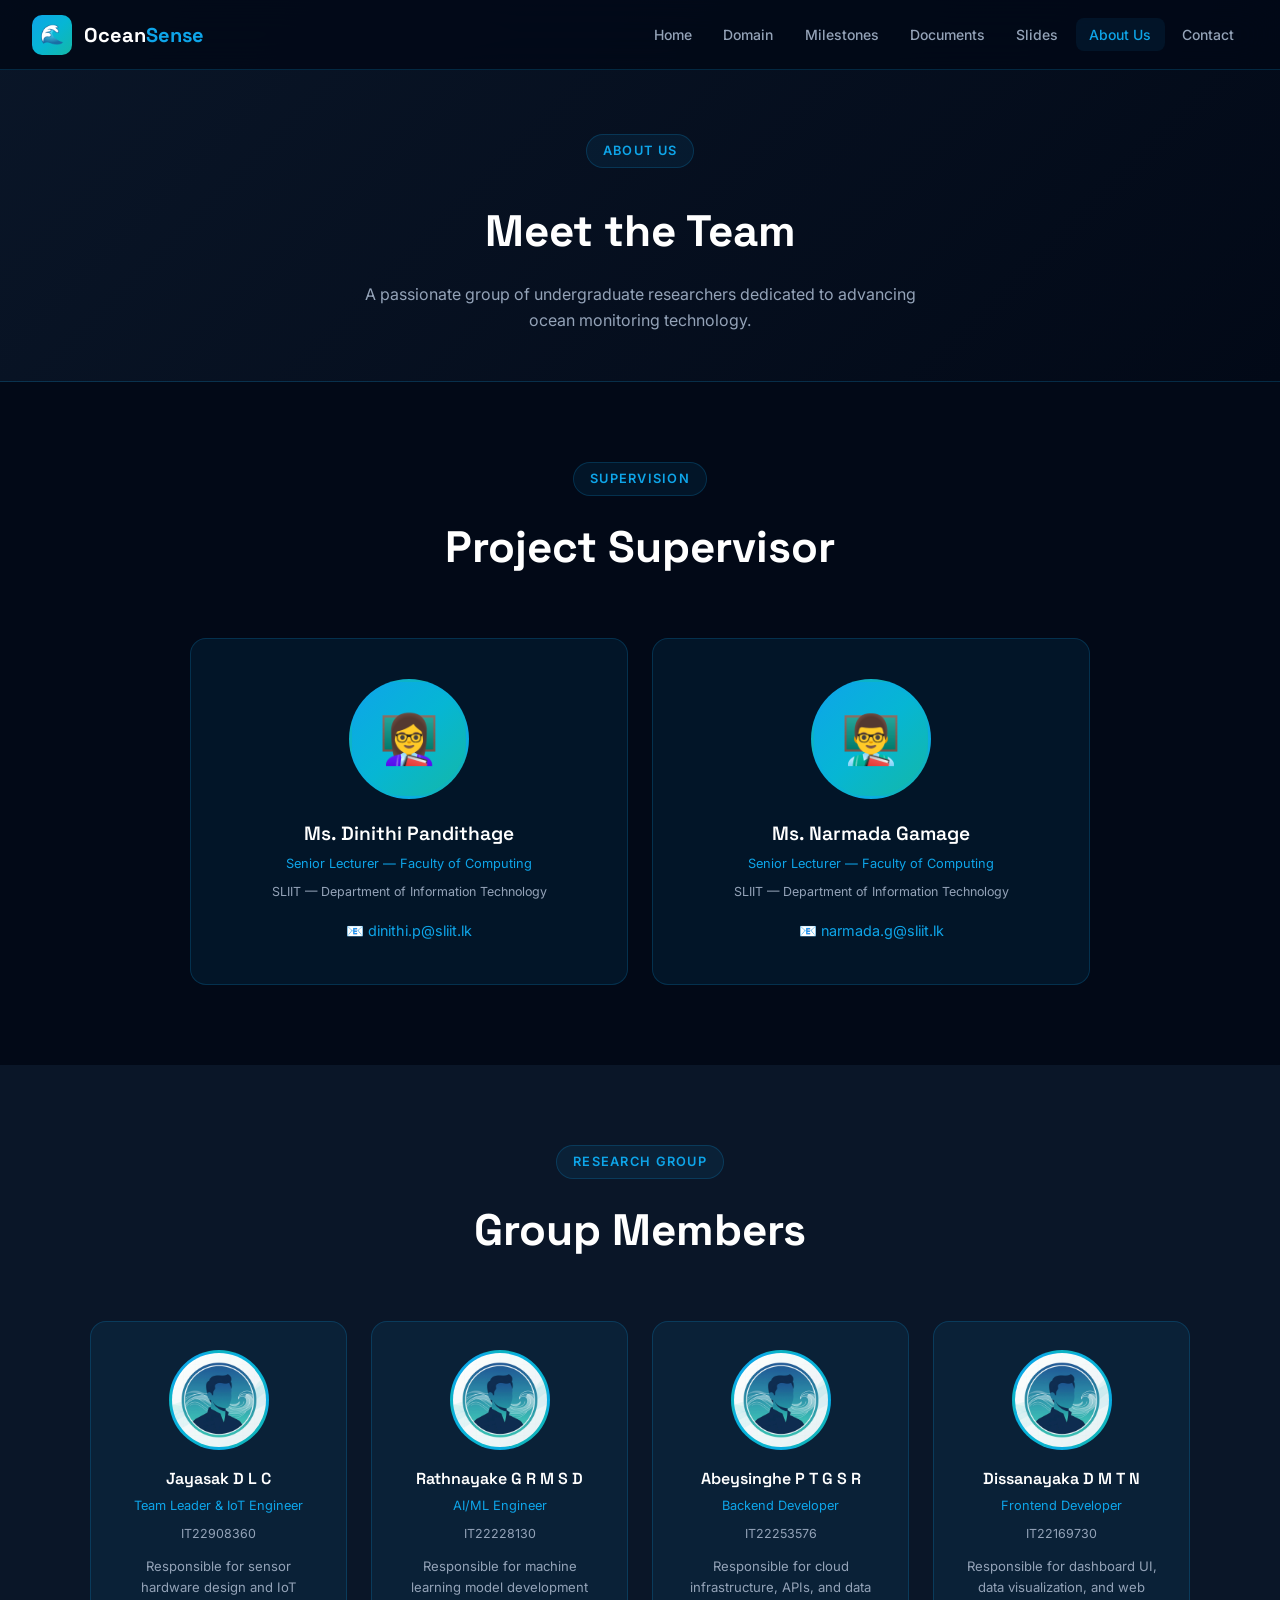
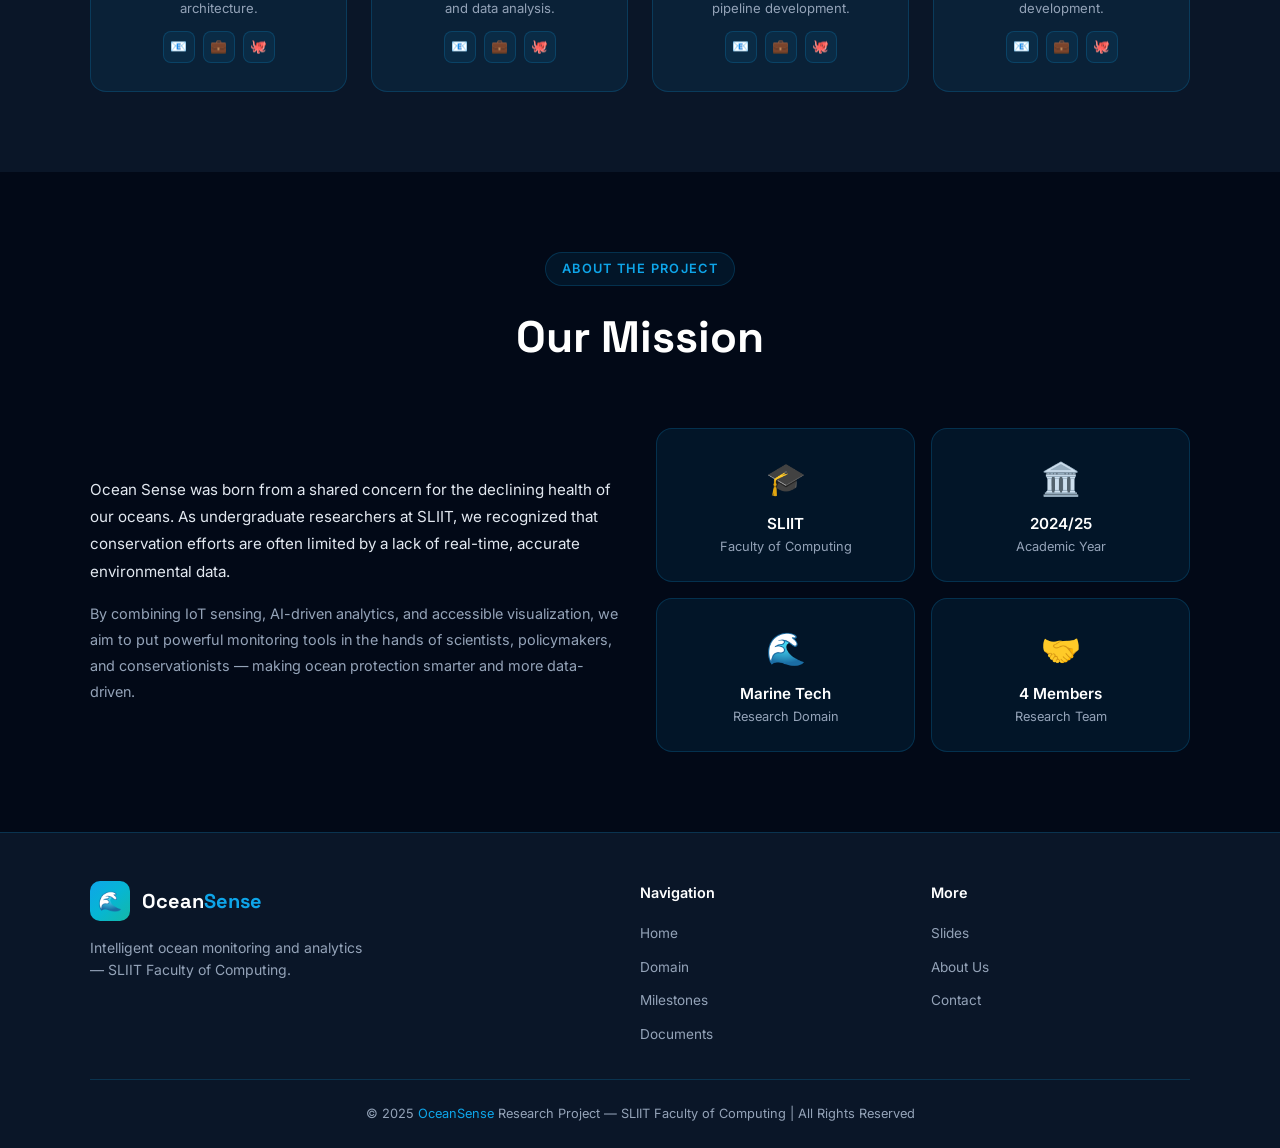
==== about.html @ c28c317c "Init_Commit" ====
<!DOCTYPE html>
<html lang="en">

<head>
  <meta charset="UTF-8" />
  <meta name="viewport" content="width=device-width, initial-scale=1.0" />
  <meta name="description"
    content="Ocean Sense Team - Meet the research group members behind the Ocean Sense intelligent ocean monitoring project." />
  <title>About Us | Ocean Sense</title>
  <link rel="stylesheet" href="assets/css/style.css" />
  <link rel="icon"
    href="data:image/svg+xml,<svg xmlns='http://www.w3.org/2000/svg' viewBox='0 0 100 100'><text y='.9em' font-size='90'>🌊</text></svg>" />
</head>

<body>
  <nav class="navbar" id="navbar">
    <a href="index.html" class="nav-logo">
      <div class="nav-logo-icon">🌊</div><span class="nav-logo-text">Ocean<span>Sense</span></span>
    </a>
    <ul class="nav-links" id="navLinks">
      <li><a href="index.html">Home</a></li>
      <li><a href="domain.html">Domain</a></li>
      <li><a href="milestones.html">Milestones</a></li>
      <li><a href="documents.html">Documents</a></li>
      <li><a href="presentations.html">Slides</a></li>
      <li><a href="about.html" class="active">About Us</a></li>
      <li><a href="contact.html">Contact</a></li>
    </ul>
    <button class="nav-toggle" id="navToggle"
      aria-label="Toggle navigation"><span></span><span></span><span></span></button>
  </nav>

  <div
    style="padding:calc(var(--nav-height) + 4rem) 2rem 3rem;background:linear-gradient(135deg,var(--dark2),var(--dark));text-align:center;border-bottom:1px solid var(--glass-border)">
    <span class="section-tag">About Us</span>
    <h1 class="section-title" style="margin-top:0.75rem">Meet the Team</h1>
    <p class="section-desc">A passionate group of undergraduate researchers dedicated to advancing ocean monitoring
      technology.</p>
  </div>

  <!-- SUPERVISOR -->
  <section class="section">
    <div class="container">
      <div class="section-header reveal">
        <span class="section-tag">Supervision</span>
        <h2 class="section-title">Project Supervisor</h2>
      </div>

      <div
        style="display:grid;grid-template-columns:repeat(auto-fit,minmax(280px,1fr));gap:1.5rem;max-width:900px;margin:0 auto">
        <div class="glass-card reveal" style="text-align:center;padding:2.5rem">
          <div class="team-avatar" style="width:120px;height:120px;font-size:3rem;margin:0 auto 1.25rem">👩‍🏫</div>
          <div class="team-name" style="font-size:1.2rem">Ms. Dinithi Pandithage</div>
          <div class="team-role">Senior Lecturer — Faculty of Computing</div>
          <div class="team-id" style="margin-bottom:1rem">SLIIT — Department of Information Technology</div>
          <a href="mailto:dinithi.p@sliit.lk" style="color:var(--primary);font-size:0.9rem;text-decoration:none">📧
            dinithi.p@sliit.lk</a>
        </div>
        <div class="glass-card reveal" style="text-align:center;padding:2.5rem">
          <div class="team-avatar" style="width:120px;height:120px;font-size:3rem;margin:0 auto 1.25rem">👨‍🏫</div>
          <div class="team-name" style="font-size:1.2rem">Ms. Narmada Gamage</div>
          <div class="team-role">Senior Lecturer — Faculty of Computing</div>
          <div class="team-id" style="margin-bottom:1rem">SLIIT — Department of Information Technology</div>
          <a href="mailto:narmada.g@sliit.lk" style="color:var(--primary);font-size:0.9rem;text-decoration:none">📧
            narmada.g@sliit.lk</a>
        </div>
      </div>
    </div>
  </section>

  <!-- TEAM MEMBERS -->
  <section class="section section-alt">
    <div class="container">
      <div class="section-header reveal">
        <span class="section-tag">Research Group</span>
        <h2 class="section-title">Group Members</h2>
      </div>
      <div class="team-grid">

        <div class="glass-card team-card reveal">
          <div class="team-avatar">
            <img src="assets/images/team-placeholder.png" alt="Team Member 1"
              onerror="this.style.display='none';this.parentElement.innerHTML='👤'" />
          </div>
          <div class="team-name">Jayasak D L C</div>
          <div class="team-role">Team Leader &amp; IoT Engineer</div>
          <div class="team-id">IT22908360</div>
          <div style="font-size:0.82rem;color:var(--text-muted);margin-bottom:0.75rem">Responsible for sensor hardware
            design and IoT architecture.</div>
          <div class="team-links">
            <a href="mailto:member1@students.sliit.lk" class="team-link" title="Email">📧</a>
            <a href="https://linkedin.com" class="team-link" title="LinkedIn" target="_blank">💼</a>
            <a href="https://github.com" class="team-link" title="GitHub" target="_blank">🐙</a>
          </div>
        </div>

        <div class="glass-card team-card reveal">
          <div class="team-avatar">
            <img src="assets/images/team-placeholder.png" alt="Team Member 2"
              onerror="this.style.display='none';this.parentElement.innerHTML='👤'" />
          </div>
          <div class="team-name">Rathnayake G R M S D</div>
          <div class="team-role">AI/ML Engineer</div>
          <div class="team-id">IT22228130</div>
          <div style="font-size:0.82rem;color:var(--text-muted);margin-bottom:0.75rem">Responsible for machine learning
            model development and data analysis.</div>
          <div class="team-links">
            <a href="mailto:member2@students.sliit.lk" class="team-link" title="Email">📧</a>
            <a href="https://linkedin.com" class="team-link" title="LinkedIn" target="_blank">💼</a>
            <a href="https://github.com" class="team-link" title="GitHub" target="_blank">🐙</a>
          </div>
        </div>

        <div class="glass-card team-card reveal">
          <div class="team-avatar">
            <img src="assets/images/team-placeholder.png" alt="Team Member 3"
              onerror="this.style.display='none';this.parentElement.innerHTML='👤'" />
          </div>
          <div class="team-name">Abeysinghe P T G S R</div>
          <div class="team-role">Backend Developer</div>
          <div class="team-id">IT22253576</div>
          <div style="font-size:0.82rem;color:var(--text-muted);margin-bottom:0.75rem">Responsible for cloud
            infrastructure, APIs, and data pipeline development.</div>
          <div class="team-links">
            <a href="mailto:member3@students.sliit.lk" class="team-link" title="Email">📧</a>
            <a href="https://linkedin.com" class="team-link" title="LinkedIn" target="_blank">💼</a>
            <a href="https://github.com" class="team-link" title="GitHub" target="_blank">🐙</a>
          </div>
        </div>

        <div class="glass-card team-card reveal">
          <div class="team-avatar">
            <img src="assets/images/team-placeholder.png" alt="Team Member 4"
              onerror="this.style.display='none';this.parentElement.innerHTML='👤'" />
          </div>
          <div class="team-name">Dissanayaka D M T N</div>
          <div class="team-role">Frontend Developer</div>
          <div class="team-id">IT22169730</div>
          <div style="font-size:0.82rem;color:var(--text-muted);margin-bottom:0.75rem">Responsible for dashboard UI,
            data visualization, and web development.</div>
          <div class="team-links">
            <a href="mailto:member4@students.sliit.lk" class="team-link" title="Email">📧</a>
            <a href="https://linkedin.com" class="team-link" title="LinkedIn" target="_blank">💼</a>
            <a href="https://github.com" class="team-link" title="GitHub" target="_blank">🐙</a>
          </div>
        </div>

      </div>
    </div>
  </section>

  <!-- ABOUT THE PROJECT -->
  <section class="section">
    <div class="container">
      <div class="section-header reveal">
        <span class="section-tag">About the Project</span>
        <h2 class="section-title">Our Mission</h2>
      </div>
      <div style="display:grid;grid-template-columns:1fr 1fr;gap:2rem;align-items:center">
        <div class="reveal">
          <p style="color:var(--text);font-size:0.95rem;line-height:1.8;margin-bottom:1rem">
            Ocean Sense was born from a shared concern for the declining health of our oceans. As undergraduate
            researchers at SLIIT, we recognized that conservation efforts are often limited by a lack of real-time,
            accurate environmental data.
          </p>
          <p style="color:var(--text-muted);font-size:0.9rem;line-height:1.8">
            By combining IoT sensing, AI-driven analytics, and accessible visualization, we aim to put powerful
            monitoring tools in the hands of scientists, policymakers, and conservationists — making ocean protection
            smarter and more data-driven.
          </p>
        </div>
        <div style="display:grid;grid-template-columns:1fr 1fr;gap:1rem">
          <div class="glass-card reveal" style="text-align:center;padding:1.5rem">
            <div style="font-size:2rem;margin-bottom:0.5rem">🎓</div>
            <div style="font-weight:600;color:var(--white);font-size:0.95rem">SLIIT</div>
            <div style="color:var(--text-muted);font-size:0.8rem">Faculty of Computing</div>
          </div>
          <div class="glass-card reveal" style="text-align:center;padding:1.5rem">
            <div style="font-size:2rem;margin-bottom:0.5rem">🏛️</div>
            <div style="font-weight:600;color:var(--white);font-size:0.95rem">2024/25</div>
            <div style="color:var(--text-muted);font-size:0.8rem">Academic Year</div>
          </div>
          <div class="glass-card reveal" style="text-align:center;padding:1.5rem">
            <div style="font-size:2rem;margin-bottom:0.5rem">🌊</div>
            <div style="font-weight:600;color:var(--white);font-size:0.95rem">Marine Tech</div>
            <div style="color:var(--text-muted);font-size:0.8rem">Research Domain</div>
          </div>
          <div class="glass-card reveal" style="text-align:center;padding:1.5rem">
            <div style="font-size:2rem;margin-bottom:0.5rem">🤝</div>
            <div style="font-weight:600;color:var(--white);font-size:0.95rem">4 Members</div>
            <div style="color:var(--text-muted);font-size:0.8rem">Research Team</div>
          </div>
        </div>
      </div>
    </div>
  </section>

  <footer>
    <div class="container">
      <div class="footer-grid">
        <div class="footer-brand"><a href="index.html" class="nav-logo">
            <div class="nav-logo-icon">🌊</div><span class="nav-logo-text">Ocean<span>Sense</span></span>
          </a>
          <p>Intelligent ocean monitoring and analytics — SLIIT Faculty of Computing.</p>
        </div>
        <div class="footer-links">
          <h4>Navigation</h4>
          <ul>
            <li><a href="index.html">Home</a></li>
            <li><a href="domain.html">Domain</a></li>
            <li><a href="milestones.html">Milestones</a></li>
            <li><a href="documents.html">Documents</a></li>
          </ul>
        </div>
        <div class="footer-links">
          <h4>More</h4>
          <ul>
            <li><a href="presentations.html">Slides</a></li>
            <li><a href="about.html">About Us</a></li>
            <li><a href="contact.html">Contact</a></li>
          </ul>
        </div>
      </div>
      <div class="footer-bottom">
        <p>© 2025 <span>OceanSense</span> Research Project — SLIIT Faculty of Computing | All Rights Reserved</p>
      </div>
    </div>
  </footer>
  <script src="assets/js/main.js"></script>
</body>

</html>
---- assets/css/style.css ----
@import url('https://fonts.googleapis.com/css2?family=Inter:wght@300;400;500;600;700;800&family=Space+Grotesk:wght@400;500;600;700&display=swap');

:root {
  --primary: #0ea5e9;
  --primary-dark: #0284c7;
  --accent: #06b6d4;
  --accent2: #14b8a6;
  --dark: #020917;
  --dark2: #0a1628;
  --dark3: #0f2744;
  --glass: rgba(14, 165, 233, 0.08);
  --glass-border: rgba(14, 165, 233, 0.2);
  --text: #e2e8f0;
  --text-muted: #94a3b8;
  --white: #ffffff;
  --gradient: linear-gradient(135deg, #0ea5e9, #06b6d4, #14b8a6);
  --shadow: 0 25px 50px rgba(0,0,0,0.5);
  --nav-height: 70px;
}

*, *::before, *::after { box-sizing: border-box; margin: 0; padding: 0; }

html { scroll-behavior: smooth; }

body {
  font-family: 'Inter', sans-serif;
  background: var(--dark);
  color: var(--text);
  overflow-x: hidden;
  line-height: 1.6;
}

/* ---- SCROLLBAR ---- */
::-webkit-scrollbar { width: 6px; }
::-webkit-scrollbar-track { background: var(--dark2); }
::-webkit-scrollbar-thumb { background: var(--primary); border-radius: 3px; }

/* ---- NAVBAR ---- */
.navbar {
  position: fixed; top: 0; left: 0; right: 0; z-index: 1000;
  height: var(--nav-height);
  display: flex; align-items: center; justify-content: space-between;
  padding: 0 2rem;
  background: rgba(2, 9, 23, 0.85);
  backdrop-filter: blur(20px);
  border-bottom: 1px solid var(--glass-border);
  transition: all 0.3s;
}
.navbar.scrolled { background: rgba(2, 9, 23, 0.97); }
.nav-logo { display: flex; align-items: center; gap: 0.75rem; text-decoration: none; }
.nav-logo-icon {
  width: 40px; height: 40px; border-radius: 10px;
  background: var(--gradient);
  display: flex; align-items: center; justify-content: center;
  font-size: 1.2rem;
}
.nav-logo-text { font-family: 'Space Grotesk', sans-serif; font-size: 1.25rem; font-weight: 700; color: var(--white); }
.nav-logo-text span { color: var(--primary); }
.nav-links { display: flex; align-items: center; gap: 0.25rem; list-style: none; }
.nav-links a {
  padding: 0.5rem 0.85rem; border-radius: 8px;
  text-decoration: none; color: var(--text-muted);
  font-size: 0.875rem; font-weight: 500;
  transition: all 0.2s;
}
.nav-links a:hover, .nav-links a.active { color: var(--primary); background: var(--glass); }
.nav-toggle { display: none; flex-direction: column; gap: 5px; cursor: pointer; background: none; border: none; padding: 4px; }
.nav-toggle span { display: block; width: 24px; height: 2px; background: var(--text); border-radius: 2px; transition: all 0.3s; }

/* ---- HERO ---- */
#home {
  min-height: 100vh; position: relative; display: flex; align-items: center;
  background: var(--dark2);
  overflow: hidden;
}
.hero-bg {
  position: absolute; inset: 0;
  background: url('../images/hero-bg.png') center/cover no-repeat;
  opacity: 0.35;
}
.hero-overlay {
  position: absolute; inset: 0;
  background: linear-gradient(135deg, rgba(2,9,23,0.9) 0%, rgba(10,22,40,0.7) 50%, rgba(2,9,23,0.85) 100%);
}
.particles { position: absolute; inset: 0; overflow: hidden; }
.particle {
  position: absolute; border-radius: 50%;
  background: var(--primary); opacity: 0.3;
  animation: float-particle linear infinite;
}
@keyframes float-particle {
  0% { transform: translateY(100vh) scale(0); opacity: 0; }
  10% { opacity: 0.3; }
  90% { opacity: 0.3; }
  100% { transform: translateY(-10vh) scale(1); opacity: 0; }
}
.hero-content {
  position: relative; z-index: 2;
  max-width: 800px; margin: 0 auto;
  padding: calc(var(--nav-height) + 4rem) 2rem 4rem;
  text-align: center;
}
.hero-badge {
  display: inline-flex; align-items: center; gap: 0.5rem;
  background: var(--glass); border: 1px solid var(--glass-border);
  border-radius: 50px; padding: 0.4rem 1rem; margin-bottom: 1.5rem;
  font-size: 0.8rem; color: var(--accent);
  animation: fadeInDown 0.8s ease;
}
.hero-title {
  font-family: 'Space Grotesk', sans-serif;
  font-size: clamp(2.5rem, 7vw, 5rem);
  font-weight: 800; line-height: 1.1;
  color: var(--white); margin-bottom: 1.25rem;
  animation: fadeInUp 0.8s ease 0.1s both;
}
.hero-title .gradient-text {
  background: var(--gradient); -webkit-background-clip: text; -webkit-text-fill-color: transparent; background-clip: text;
}
.hero-desc {
  font-size: 1.1rem; color: var(--text-muted); max-width: 600px;
  margin: 0 auto 2.5rem;
  animation: fadeInUp 0.8s ease 0.2s both;
}
.hero-cta { display: flex; gap: 1rem; justify-content: center; flex-wrap: wrap; animation: fadeInUp 0.8s ease 0.3s both; }
.btn {
  padding: 0.85rem 2rem; border-radius: 12px;
  font-size: 0.95rem; font-weight: 600;
  text-decoration: none; display: inline-flex; align-items: center; gap: 0.5rem;
  cursor: pointer; border: none; transition: all 0.3s;
}
.btn-primary { background: var(--gradient); color: var(--white); box-shadow: 0 4px 20px rgba(14,165,233,0.4); }
.btn-primary:hover { transform: translateY(-2px); box-shadow: 0 8px 30px rgba(14,165,233,0.5); }
.btn-outline { background: transparent; color: var(--primary); border: 1.5px solid var(--glass-border); }
.btn-outline:hover { background: var(--glass); border-color: var(--primary); transform: translateY(-2px); }
.hero-stats {
  display: flex; justify-content: center; gap: 3rem; flex-wrap: wrap;
  margin-top: 4rem;
  animation: fadeInUp 0.8s ease 0.4s both;
}
.stat-item { text-align: center; }
.stat-num { font-family: 'Space Grotesk', sans-serif; font-size: 2rem; font-weight: 700; color: var(--primary); }
.stat-label { font-size: 0.8rem; color: var(--text-muted); }
.scroll-indicator {
  position: absolute; bottom: 2rem; left: 50%; transform: translateX(-50%);
  display: flex; flex-direction: column; align-items: center; gap: 0.5rem;
  color: var(--text-muted); font-size: 0.75rem;
  animation: bounce 2s infinite;
}
@keyframes bounce { 0%,100%{transform:translateX(-50%) translateY(0)} 50%{transform:translateX(-50%) translateY(8px)} }
.scroll-arrow { width: 24px; height: 24px; border-right: 2px solid var(--primary); border-bottom: 2px solid var(--primary); transform: rotate(45deg); }

/* ---- SECTIONS ---- */
.section { padding: 5rem 2rem; }
.section-alt { background: var(--dark2); }
.container { max-width: 1100px; margin: 0 auto; }
.section-header { text-align: center; margin-bottom: 3.5rem; }
.section-tag {
  display: inline-block; background: var(--glass); border: 1px solid var(--glass-border);
  color: var(--primary); font-size: 0.8rem; font-weight: 600;
  padding: 0.35rem 1rem; border-radius: 50px; margin-bottom: 1rem;
  letter-spacing: 0.1em; text-transform: uppercase;
}
.section-title {
  font-family: 'Space Grotesk', sans-serif;
  font-size: clamp(1.75rem, 4vw, 2.75rem);
  font-weight: 700; color: var(--white); margin-bottom: 1rem;
}
.section-desc { color: var(--text-muted); font-size: 1rem; max-width: 600px; margin: 0 auto; }

/* ---- GLASS CARD ---- */
.glass-card {
  background: var(--glass); border: 1px solid var(--glass-border);
  border-radius: 16px; padding: 1.75rem;
  transition: all 0.3s;
}
.glass-card:hover { transform: translateY(-4px); border-color: var(--primary); box-shadow: 0 8px 30px rgba(14,165,233,0.15); }

/* ---- DOMAIN SECTION ---- */
.domain-grid { display: grid; grid-template-columns: repeat(auto-fit, minmax(300px, 1fr)); gap: 1.5rem; }
.domain-card { position: relative; overflow: hidden; }
.domain-card-icon { font-size: 2rem; margin-bottom: 1rem; }
.domain-card h3 { font-family: 'Space Grotesk', sans-serif; font-size: 1.1rem; font-weight: 600; color: var(--white); margin-bottom: 0.75rem; }
.domain-card p { color: var(--text-muted); font-size: 0.9rem; }
.domain-card::before {
  content: ''; position: absolute; top: 0; left: 0; right: 0; height: 3px;
  background: var(--gradient);
}

.tech-tags { display: flex; flex-wrap: wrap; gap: 0.5rem; margin-top: 1rem; }
.tech-tag {
  background: rgba(14,165,233,0.1); border: 1px solid rgba(14,165,233,0.3);
  color: var(--primary); font-size: 0.78rem; font-weight: 500;
  padding: 0.3rem 0.75rem; border-radius: 50px;
}

/* ---- MILESTONES ---- */
.milestone-filter { display: flex; justify-content: center; gap: 0.75rem; flex-wrap: wrap; margin-bottom: 2.5rem; }
.filter-btn {
  padding: 0.5rem 1.25rem; border-radius: 50px;
  border: 1.5px solid var(--glass-border); background: transparent;
  color: var(--text-muted); font-size: 0.85rem; cursor: pointer;
  transition: all 0.25s;
}
.filter-btn:hover, .filter-btn.active { background: var(--gradient); border-color: transparent; color: var(--white); }
.milestones-grid { display: grid; gap: 1.25rem; }
.milestone-card { display: grid; grid-template-columns: auto 1fr auto; align-items: center; gap: 1.5rem; }
.milestone-num {
  width: 48px; height: 48px; border-radius: 12px;
  background: var(--gradient); display: flex; align-items: center; justify-content: center;
  font-family: 'Space Grotesk', sans-serif; font-weight: 700; color: var(--white); flex-shrink: 0;
}
.milestone-info h3 { font-size: 1rem; font-weight: 600; color: var(--white); margin-bottom: 0.35rem; }
.milestone-info p { font-size: 0.85rem; color: var(--text-muted); }
.milestone-meta { text-align: right; flex-shrink: 0; }
.milestone-date { font-size: 0.8rem; color: var(--accent); font-weight: 500; }
.milestone-marks { font-size: 0.75rem; color: var(--text-muted); margin-top: 0.2rem; }
.badge {
  display: inline-block; padding: 0.25rem 0.75rem; border-radius: 50px;
  font-size: 0.75rem; font-weight: 600;
}
.badge-done { background: rgba(20,184,166,0.2); color: var(--accent2); }
.badge-pending { background: rgba(14,165,233,0.15); color: var(--primary); }

/* ---- DOCUMENTS ---- */
.docs-grid { display: grid; grid-template-columns: repeat(auto-fit, minmax(260px, 1fr)); gap: 1.25rem; }
.doc-card { display: flex; align-items: center; gap: 1rem; text-decoration: none; }
.doc-icon {
  width: 48px; height: 48px; border-radius: 10px; flex-shrink: 0;
  display: flex; align-items: center; justify-content: center; font-size: 1.4rem;
}
.doc-icon.pdf { background: rgba(239,68,68,0.15); }
.doc-icon.pending { background: rgba(100,116,139,0.15); }
.doc-title { font-size: 0.9rem; font-weight: 600; color: var(--white); margin-bottom: 0.2rem; }
.doc-status { font-size: 0.78rem; color: var(--text-muted); }
.doc-card:hover .doc-title { color: var(--primary); }

/* ---- PRESENTATIONS ---- */
.slides-grid { display: grid; grid-template-columns: repeat(auto-fit, minmax(240px, 1fr)); gap: 1.25rem; }
.slide-card { text-align: center; text-decoration: none; }
.slide-thumb {
  height: 140px; border-radius: 10px; margin-bottom: 1rem;
  background: linear-gradient(135deg, var(--dark3), var(--dark2));
  display: flex; align-items: center; justify-content: center;
  font-size: 3rem; transition: all 0.3s;
  border: 1px solid var(--glass-border);
}
.slide-card:hover .slide-thumb { border-color: var(--primary); background: var(--glass); }
.slide-card h3 { font-size: 0.9rem; font-weight: 600; color: var(--white); margin-bottom: 0.3rem; }
.slide-card p { font-size: 0.8rem; color: var(--text-muted); }

/* ---- ABOUT ---- */
.team-grid { display: grid; grid-template-columns: repeat(auto-fit, minmax(220px, 1fr)); gap: 1.5rem; }
.team-card { text-align: center; }
.team-avatar {
  width: 100px; height: 100px; border-radius: 50%;
  margin: 0 auto 1rem;
  background: var(--gradient); overflow: hidden;
  border: 3px solid var(--glass-border);
  display: flex; align-items: center; justify-content: center;
  font-size: 2.5rem;
}
.team-avatar img { width: 100%; height: 100%; object-fit: cover; }
.team-name { font-family: 'Space Grotesk', sans-serif; font-size: 1rem; font-weight: 600; color: var(--white); margin-bottom: 0.25rem; }
.team-role { font-size: 0.8rem; color: var(--primary); margin-bottom: 0.5rem; }
.team-id { font-size: 0.78rem; color: var(--text-muted); margin-bottom: 0.75rem; }
.team-links { display: flex; justify-content: center; gap: 0.5rem; }
.team-link {
  width: 32px; height: 32px; border-radius: 8px;
  background: var(--glass); border: 1px solid var(--glass-border);
  display: flex; align-items: center; justify-content: center;
  color: var(--text-muted); text-decoration: none; font-size: 0.85rem;
  transition: all 0.2s;
}
.team-link:hover { background: var(--primary); color: var(--white); border-color: var(--primary); }

/* ---- CONTACT ---- */
.contact-grid { display: grid; grid-template-columns: 1fr 1fr; gap: 3rem; align-items: start; }
.contact-info h3 { font-size: 1.2rem; color: var(--white); margin-bottom: 1.5rem; }
.contact-item { display: flex; align-items: flex-start; gap: 1rem; margin-bottom: 1.25rem; }
.contact-item-icon {
  width: 44px; height: 44px; border-radius: 10px; flex-shrink: 0;
  background: var(--glass); border: 1px solid var(--glass-border);
  display: flex; align-items: center; justify-content: center; font-size: 1.1rem;
}
.contact-item-text label { display: block; font-size: 0.75rem; color: var(--text-muted); margin-bottom: 0.2rem; }
.contact-item-text span { font-size: 0.9rem; color: var(--text); }
.contact-form { display: flex; flex-direction: column; gap: 1rem; }
.form-group { display: flex; flex-direction: column; gap: 0.4rem; }
.form-group label { font-size: 0.85rem; font-weight: 500; color: var(--text-muted); }
.form-group input, .form-group textarea, .form-group select {
  background: var(--glass); border: 1px solid var(--glass-border);
  border-radius: 10px; padding: 0.75rem 1rem;
  color: var(--white); font-family: 'Inter', sans-serif; font-size: 0.9rem;
  outline: none; transition: border-color 0.2s;
  -webkit-appearance: none;
}
.form-group input:focus, .form-group textarea:focus, .form-group select:focus { border-color: var(--primary); }
.form-group input::placeholder, .form-group textarea::placeholder { color: var(--text-muted); }
.form-group select option { background: var(--dark2); }
.form-group textarea { resize: vertical; min-height: 120px; }

/* ---- FOOTER ---- */
footer {
  background: var(--dark2); border-top: 1px solid var(--glass-border);
  padding: 3rem 2rem 1.5rem;
}
.footer-grid { display: grid; grid-template-columns: 2fr 1fr 1fr; gap: 2rem; margin-bottom: 2rem; }
.footer-brand p { color: var(--text-muted); font-size: 0.875rem; margin-top: 1rem; max-width: 280px; }
.footer-links h4 { color: var(--white); font-size: 0.9rem; font-weight: 600; margin-bottom: 1rem; }
.footer-links ul { list-style: none; display: flex; flex-direction: column; gap: 0.5rem; }
.footer-links a { color: var(--text-muted); text-decoration: none; font-size: 0.85rem; transition: color 0.2s; }
.footer-links a:hover { color: var(--primary); }
.footer-bottom { border-top: 1px solid var(--glass-border); padding-top: 1.5rem; text-align: center; color: var(--text-muted); font-size: 0.8rem; }
.footer-bottom span { color: var(--primary); }

/* ---- ANIMATIONS ---- */
@keyframes fadeInUp { from { opacity: 0; transform: translateY(24px); } to { opacity: 1; transform: translateY(0); } }
@keyframes fadeInDown { from { opacity: 0; transform: translateY(-16px); } to { opacity: 1; transform: translateY(0); } }
.reveal { opacity: 0; transform: translateY(30px); transition: opacity 0.6s ease, transform 0.6s ease; }
.reveal.visible { opacity: 1; transform: none; }

/* ---- DIVIDER ---- */
.wave-divider { position: relative; height: 60px; overflow: hidden; }
.wave-divider svg { position: absolute; bottom: 0; width: 100%; }

/* ---- RESPONSIVE ---- */
@media (max-width: 768px) {
  .nav-links { display: none; position: fixed; inset: 0; top: var(--nav-height); background: rgba(2,9,23,0.98); flex-direction: column; justify-content: center; align-items: center; gap: 1rem; }
  .nav-links.open { display: flex; }
  .nav-links a { font-size: 1.1rem; padding: 0.75rem 2rem; }
  .nav-toggle { display: flex; }
  .contact-grid { grid-template-columns: 1fr; }
  .footer-grid { grid-template-columns: 1fr; }
  .milestone-card { grid-template-columns: auto 1fr; }
  .milestone-meta { grid-column: 2; }
  .hero-stats { gap: 1.5rem; }
}
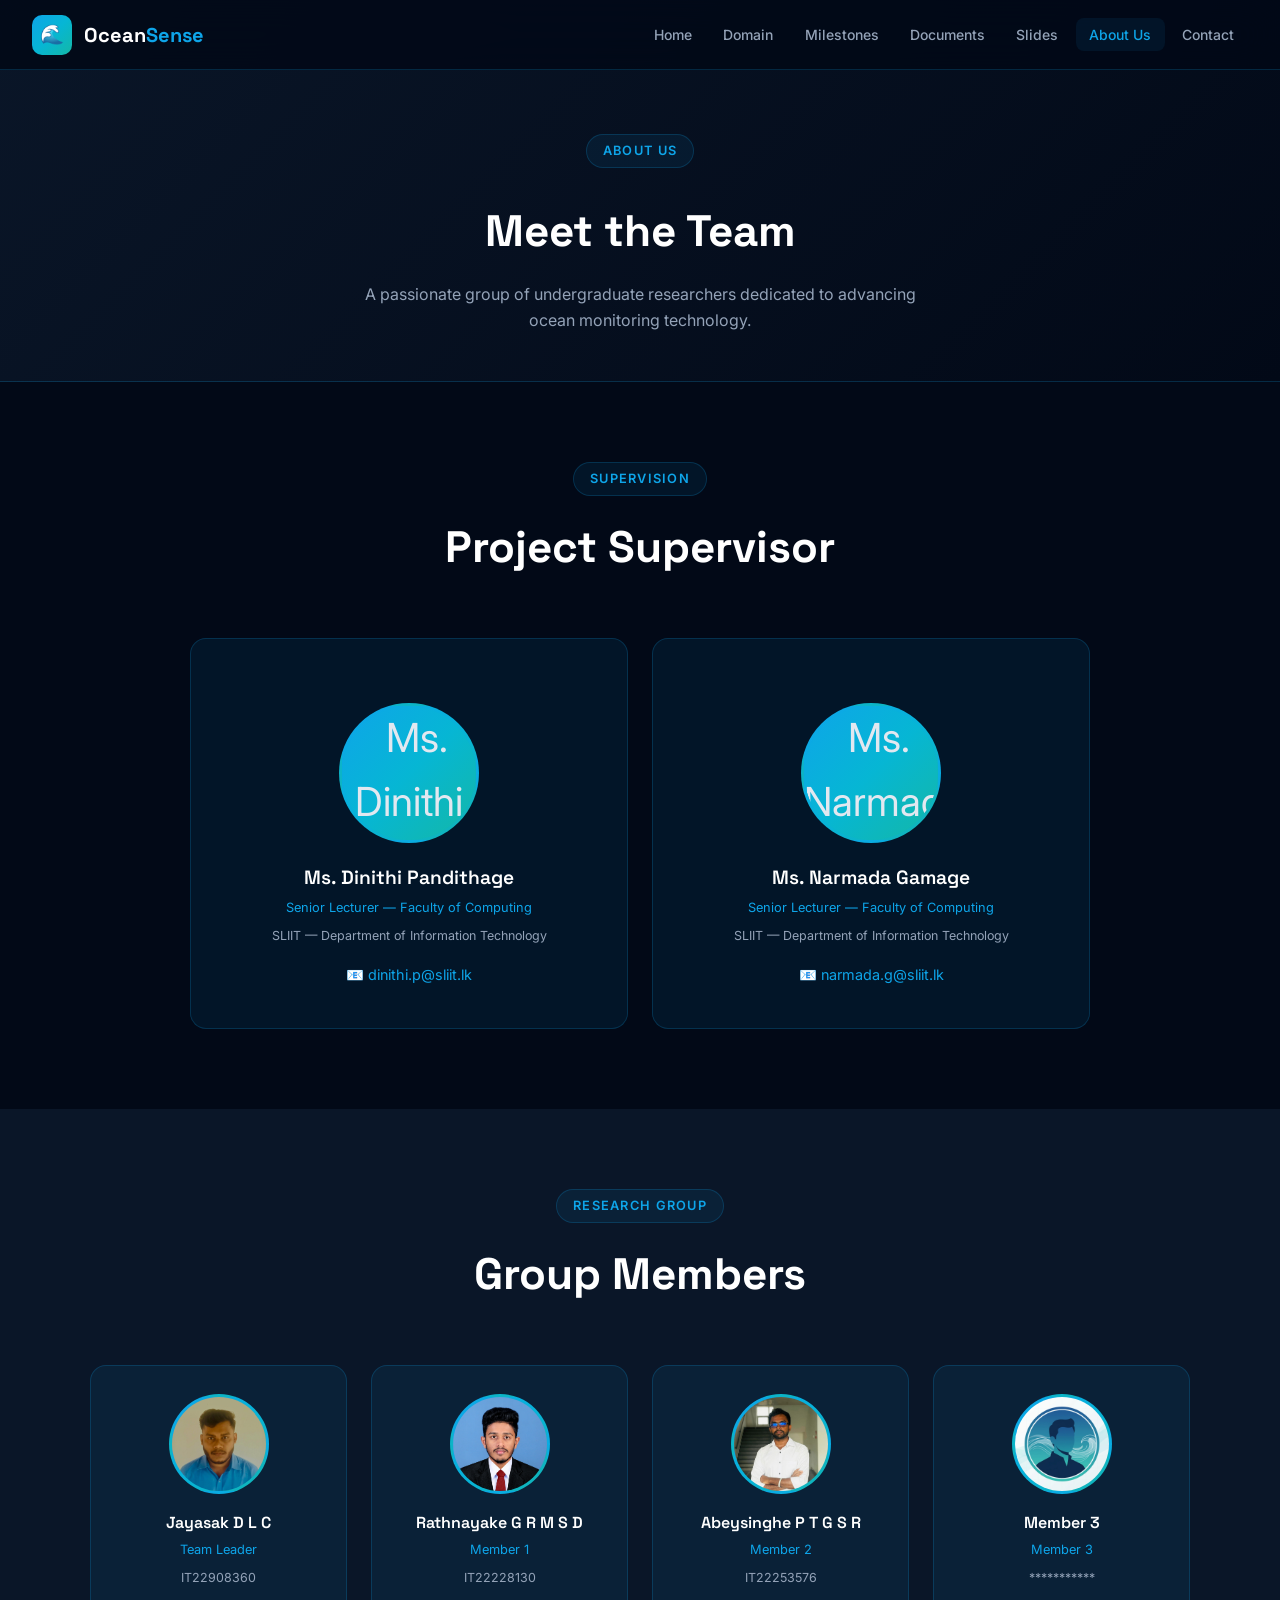
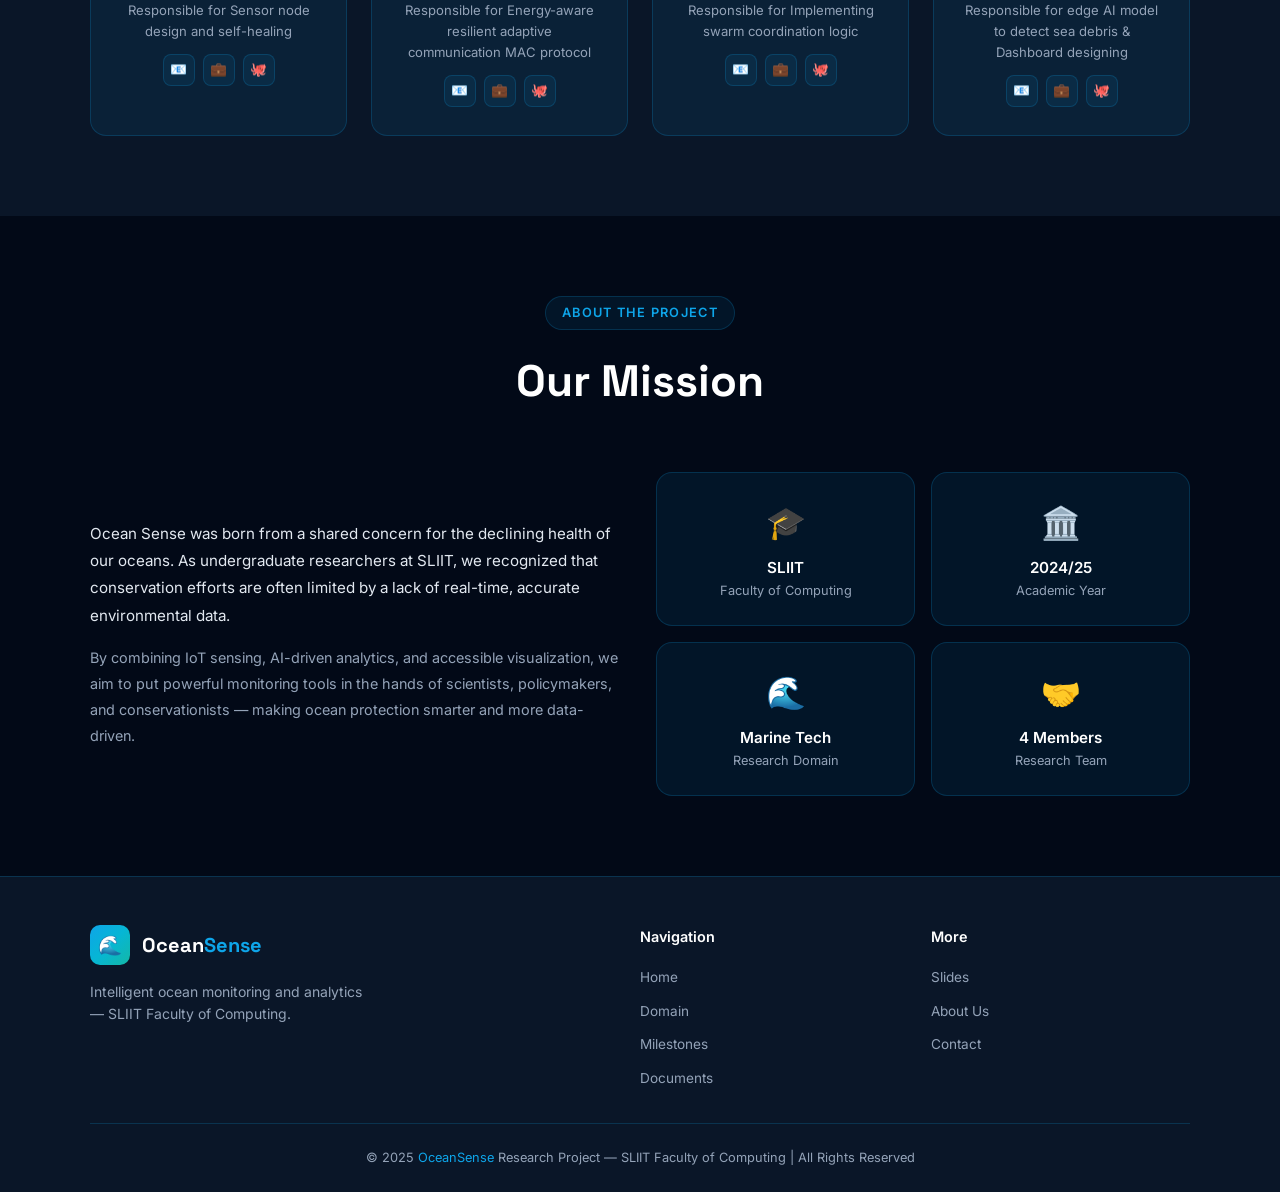
==== commit 836463ee: "Add documents and presentation slides" ====
--- a/about.html
+++ b/about.html
@@ -49,7 +49,9 @@
       <div
         style="display:grid;grid-template-columns:repeat(auto-fit,minmax(280px,1fr));gap:1.5rem;max-width:900px;margin:0 auto">
         <div class="glass-card reveal" style="text-align:center;padding:2.5rem">
-          <div class="team-avatar" style="width:120px;height:120px;font-size:3rem;margin:0 auto 1.25rem">👩‍🏫</div>
+          <div class="team-avatar" style="width:140px;height:140px;margin:1.5rem auto 1.25rem;display:flex;align-items:center;justify-content:center">
+            <img src="https://static.sliit.lk/profile/dinithip-1677747689.jpeg" alt="Ms. Dinithi Pandithage" style="width:100%;height:100%;object-fit:cover;border-radius:50%" />
+          </div>
           <div class="team-name" style="font-size:1.2rem">Ms. Dinithi Pandithage</div>
           <div class="team-role">Senior Lecturer — Faculty of Computing</div>
           <div class="team-id" style="margin-bottom:1rem">SLIIT — Department of Information Technology</div>
@@ -57,7 +59,9 @@
             dinithi.p@sliit.lk</a>
         </div>
         <div class="glass-card reveal" style="text-align:center;padding:2.5rem">
-          <div class="team-avatar" style="width:120px;height:120px;font-size:3rem;margin:0 auto 1.25rem">👨‍🏫</div>
+          <div class="team-avatar" style="width:140px;height:140px;margin:1.5rem auto 1.25rem;display:flex;align-items:center;justify-content:center">
+            <img src="https://tse3.mm.bing.net/th/id/OIP.qCtOfbMRPr50bvhZ53RYmwAAAA?rs=1&pid=ImgDetMain&o=7&rm=3" alt="Ms. Narmada Gamage" style="width:100%;height:100%;object-fit:cover;border-radius:50%" />
+          </div>
           <div class="team-name" style="font-size:1.2rem">Ms. Narmada Gamage</div>
           <div class="team-role">Senior Lecturer — Faculty of Computing</div>
           <div class="team-id" style="margin-bottom:1rem">SLIIT — Department of Information Technology</div>
@@ -79,14 +83,13 @@
 
         <div class="glass-card team-card reveal">
           <div class="team-avatar">
-            <img src="assets/images/team-placeholder.png" alt="Team Member 1"
+            <img src="assets/images/team/Charatha - png.png" alt="Jayasak D L C"
               onerror="this.style.display='none';this.parentElement.innerHTML='👤'" />
           </div>
           <div class="team-name">Jayasak D L C</div>
-          <div class="team-role">Team Leader &amp; IoT Engineer</div>
+          <div class="team-role">Team Leader</div>
           <div class="team-id">IT22908360</div>
-          <div style="font-size:0.82rem;color:var(--text-muted);margin-bottom:0.75rem">Responsible for sensor hardware
-            design and IoT architecture.</div>
+          <div style="font-size:0.82rem;color:var(--text-muted);margin-bottom:0.75rem">Responsible for Sensor node design and self-healing</div>
           <div class="team-links">
             <a href="mailto:member1@students.sliit.lk" class="team-link" title="Email">📧</a>
             <a href="https://linkedin.com" class="team-link" title="LinkedIn" target="_blank">💼</a>
@@ -96,14 +99,13 @@
 
         <div class="glass-card team-card reveal">
           <div class="team-avatar">
-            <img src="assets/images/team-placeholder.png" alt="Team Member 2"
+            <img src="assets/images/team/Sadeep - png.png" alt="Rathnayake G R M S D"
               onerror="this.style.display='none';this.parentElement.innerHTML='👤'" />
           </div>
           <div class="team-name">Rathnayake G R M S D</div>
-          <div class="team-role">AI/ML Engineer</div>
+          <div class="team-role">Member 1</div>
           <div class="team-id">IT22228130</div>
-          <div style="font-size:0.82rem;color:var(--text-muted);margin-bottom:0.75rem">Responsible for machine learning
-            model development and data analysis.</div>
+          <div style="font-size:0.82rem;color:var(--text-muted);margin-bottom:0.75rem">Responsible for Energy-aware resilient adaptive communication MAC protocol</div>
           <div class="team-links">
             <a href="mailto:member2@students.sliit.lk" class="team-link" title="Email">📧</a>
             <a href="https://linkedin.com" class="team-link" title="LinkedIn" target="_blank">💼</a>
@@ -113,14 +115,15 @@
 
         <div class="glass-card team-card reveal">
           <div class="team-avatar">
-            <img src="assets/images/team-placeholder.png" alt="Team Member 3"
+            <img src="assets/images/team/Sahan.jpg" alt="Abeysinghe P T G S R"
               onerror="this.style.display='none';this.parentElement.innerHTML='👤'" />
           </div>
           <div class="team-name">Abeysinghe P T G S R</div>
-          <div class="team-role">Backend Developer</div>
+          <div class="team-role">Member 2</div>
           <div class="team-id">IT22253576</div>
-          <div style="font-size:0.82rem;color:var(--text-muted);margin-bottom:0.75rem">Responsible for cloud
-            infrastructure, APIs, and data pipeline development.</div>
+          <div style="font-size:0.82rem;color:var(--text-muted);margin-bottom:0.75rem">Responsible for Implementing swarm coordination logic
+
+</div>
           <div class="team-links">
             <a href="mailto:member3@students.sliit.lk" class="team-link" title="Email">📧</a>
             <a href="https://linkedin.com" class="team-link" title="LinkedIn" target="_blank">💼</a>
@@ -133,11 +136,10 @@
             <img src="assets/images/team-placeholder.png" alt="Team Member 4"
               onerror="this.style.display='none';this.parentElement.innerHTML='👤'" />
           </div>
-          <div class="team-name">Dissanayaka D M T N</div>
-          <div class="team-role">Frontend Developer</div>
-          <div class="team-id">IT22169730</div>
-          <div style="font-size:0.82rem;color:var(--text-muted);margin-bottom:0.75rem">Responsible for dashboard UI,
-            data visualization, and web development.</div>
+          <div class="team-name">Member 3</div>
+          <div class="team-role">Member 3</div>
+          <div class="team-id">***********</div>
+          <div style="font-size:0.82rem;color:var(--text-muted);margin-bottom:0.75rem">Responsible for edge AI model to detect sea debris & Dashboard designing</div>
           <div class="team-links">
             <a href="mailto:member4@students.sliit.lk" class="team-link" title="Email">📧</a>
             <a href="https://linkedin.com" class="team-link" title="LinkedIn" target="_blank">💼</a>
--- a/assets/css/style.css
+++ b/assets/css/style.css
@@ -223,17 +223,58 @@
 .badge-pending { background: rgba(14,165,233,0.15); color: var(--primary); }
 
 /* ---- DOCUMENTS ---- */
-.docs-grid { display: grid; grid-template-columns: repeat(auto-fit, minmax(260px, 1fr)); gap: 1.25rem; }
-.doc-card { display: flex; align-items: center; gap: 1rem; text-decoration: none; }
+.docs-grid { display: grid; grid-template-columns: repeat(auto-fit, minmax(280px, 1fr)); gap: 1.5rem; }
+.docs-grid > .doc-card:nth-child(4) {
+  grid-column: 1 / -1;
+  max-width: 280px;
+  margin: 0 auto;
+}
+.doc-card { display: flex; align-items: stretch; gap: 0; text-decoration: none; flex-direction: column; }
+.doc-item { 
+  display: flex; align-items: center; gap: 1rem; 
+  padding: 1rem 1.25rem; width: 100%; 
+  justify-content: space-between;
+}
 .doc-icon {
-  width: 48px; height: 48px; border-radius: 10px; flex-shrink: 0;
-  display: flex; align-items: center; justify-content: center; font-size: 1.4rem;
+  width: 50px; height: 50px; border-radius: 10px; flex-shrink: 0;
+  display: flex; align-items: center; justify-content: center; font-size: 1.5rem;
 }
 .doc-icon.pdf { background: rgba(239,68,68,0.15); }
 .doc-icon.pending { background: rgba(100,116,139,0.15); }
-.doc-title { font-size: 0.9rem; font-weight: 600; color: var(--white); margin-bottom: 0.2rem; }
-.doc-status { font-size: 0.78rem; color: var(--text-muted); }
+.doc-content { 
+  flex: 1; display: flex; flex-direction: column; gap: 0.35rem; 
+  min-width: 0;
+}
+.doc-title { 
+  font-size: 0.95rem; font-weight: 600; color: var(--white); 
+  line-height: 1.3;
+}
+.doc-status { 
+  font-size: 0.8rem; color: var(--text-muted); 
+  line-height: 1.2;
+}
 .doc-card:hover .doc-title { color: var(--primary); }
+.doc-actions { 
+  display: flex; gap: 0.6rem; margin-left: 1rem; flex-shrink: 0;
+  opacity: 0; transition: opacity 0.3s ease;
+}
+.doc-card.doc-item:hover .doc-actions { opacity: 1; }
+.btn-view, .btn-download {
+  padding: 0.45rem 0.9rem; font-size: 0.77rem; border: none;
+  border-radius: 6px; cursor: pointer; font-weight: 600; white-space: nowrap;
+  transition: all 0.3s ease;
+  background: rgba(14,165,233,0.2); color: var(--primary);
+  border: 1px solid rgba(14,165,233,0.4);
+}
+.btn-view:hover { 
+  background: rgba(14,165,233,0.35); border-color: var(--primary); 
+  transform: translateY(-2px); box-shadow: 0 4px 12px rgba(14,165,233,0.2);
+}
+.btn-download:hover { 
+  background: rgba(20,184,166,0.25); border-color: var(--accent2); 
+  color: var(--accent2); transform: translateY(-2px); 
+  box-shadow: 0 4px 12px rgba(20,184,166,0.2);
+}
 
 /* ---- PRESENTATIONS ---- */
 .slides-grid { display: grid; grid-template-columns: repeat(auto-fit, minmax(240px, 1fr)); gap: 1.25rem; }
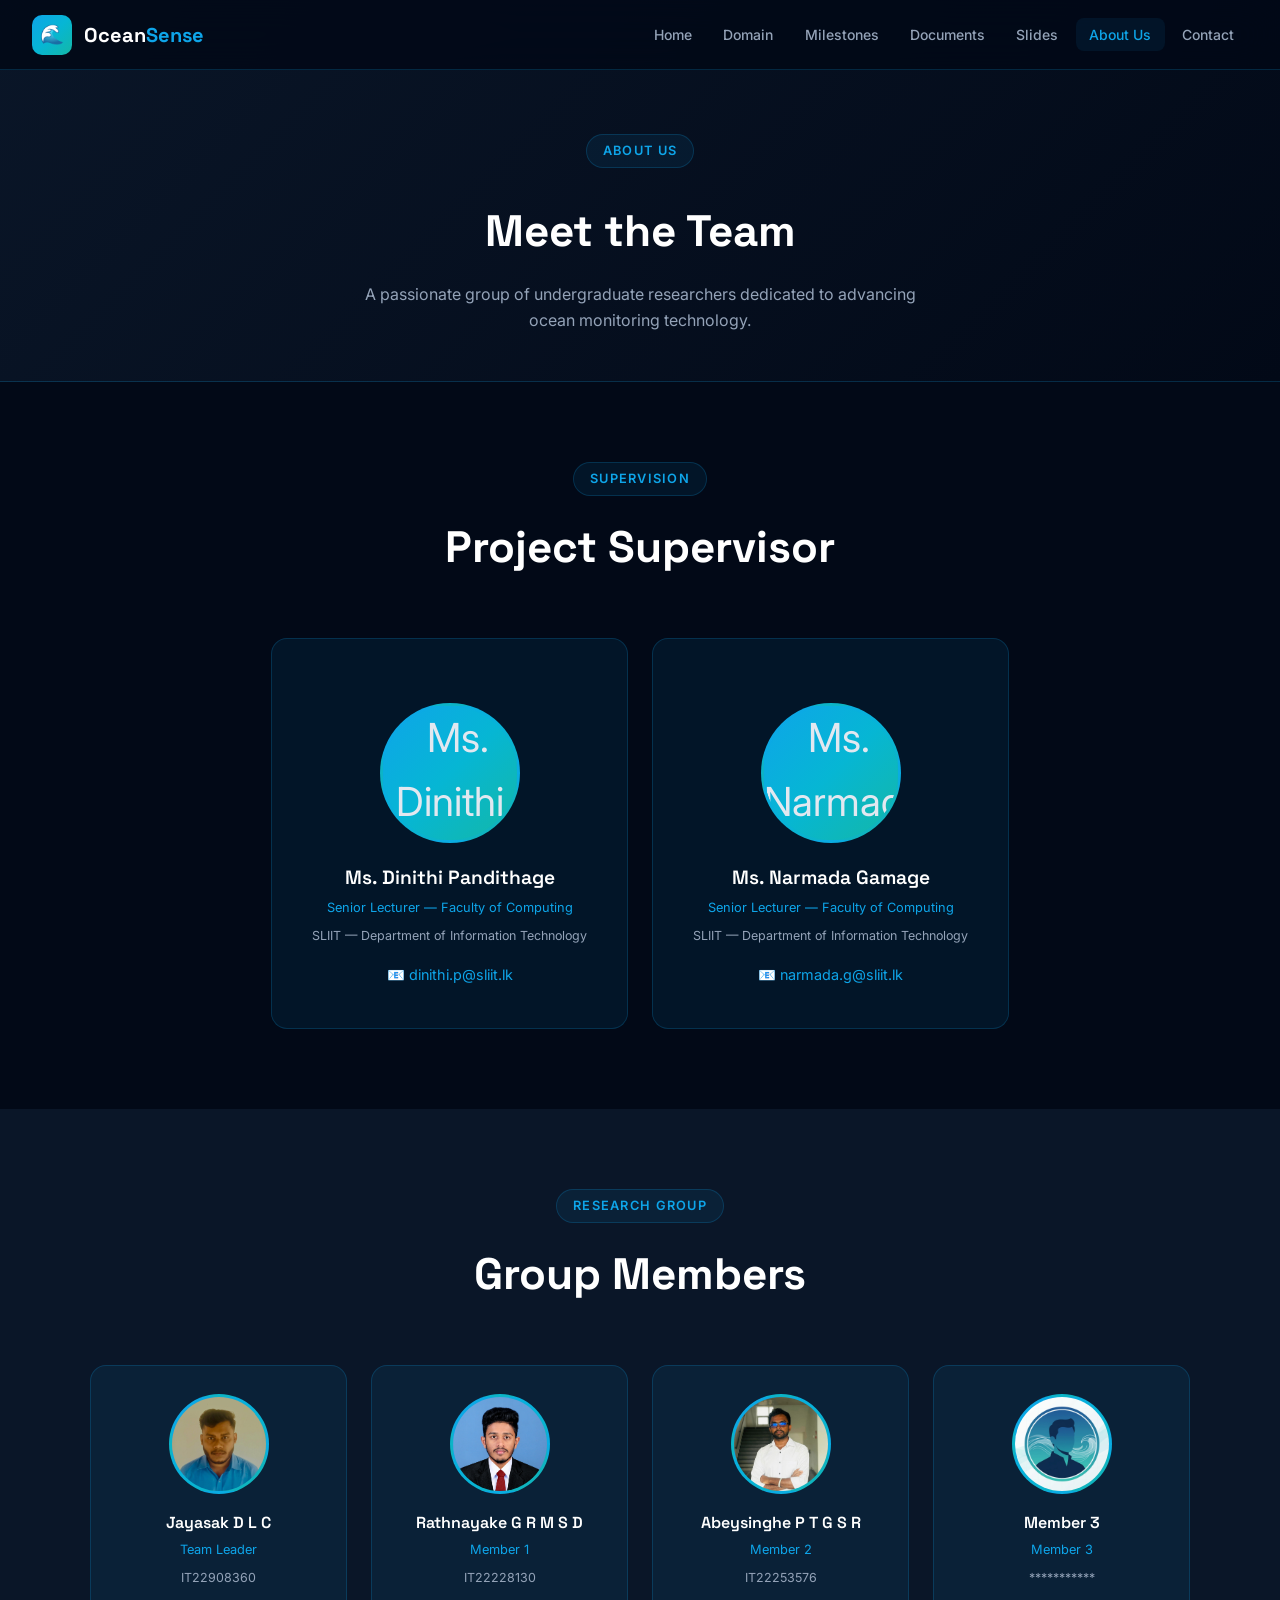
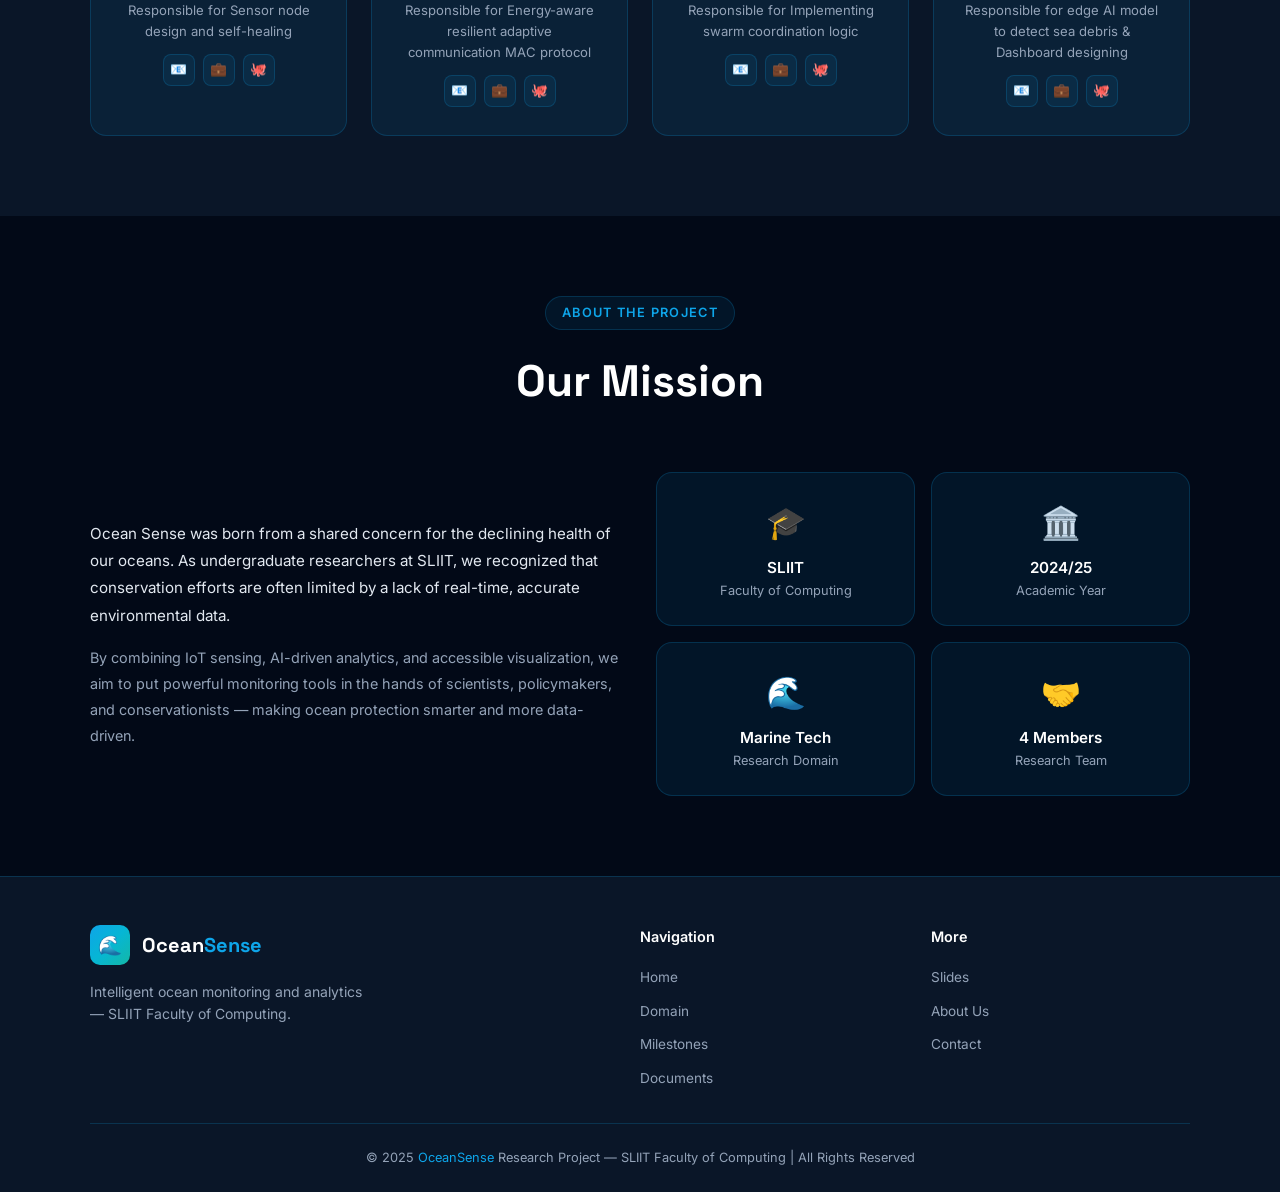
==== commit 6ecccb1c: "Add final documents" ====
--- a/about.html
+++ b/about.html
@@ -47,7 +47,7 @@
       </div>
 
       <div
-        style="display:grid;grid-template-columns:repeat(auto-fit,minmax(280px,1fr));gap:1.5rem;max-width:900px;margin:0 auto">
+        style="display:flex;flex-wrap:wrap;justify-content:center;gap:1.5rem;max-width:900px;margin:0 auto">
         <div class="glass-card reveal" style="text-align:center;padding:2.5rem">
           <div class="team-avatar" style="width:140px;height:140px;margin:1.5rem auto 1.25rem;display:flex;align-items:center;justify-content:center">
             <img src="https://static.sliit.lk/profile/dinithip-1677747689.jpeg" alt="Ms. Dinithi Pandithage" style="width:100%;height:100%;object-fit:cover;border-radius:50%" />
@@ -91,7 +91,7 @@
           <div class="team-id">IT22908360</div>
           <div style="font-size:0.82rem;color:var(--text-muted);margin-bottom:0.75rem">Responsible for Sensor node design and self-healing</div>
           <div class="team-links">
-            <a href="mailto:member1@students.sliit.lk" class="team-link" title="Email">📧</a>
+            <a href="mailto:it22908360@my.sliit.lk" class="team-link" title="Email">📧</a>
             <a href="https://linkedin.com" class="team-link" title="LinkedIn" target="_blank">💼</a>
             <a href="https://github.com" class="team-link" title="GitHub" target="_blank">🐙</a>
           </div>
@@ -107,7 +107,7 @@
           <div class="team-id">IT22228130</div>
           <div style="font-size:0.82rem;color:var(--text-muted);margin-bottom:0.75rem">Responsible for Energy-aware resilient adaptive communication MAC protocol</div>
           <div class="team-links">
-            <a href="mailto:member2@students.sliit.lk" class="team-link" title="Email">📧</a>
+            <a href="mailto:it22228130@my.sliit.lk" class="team-link" title="Email">📧</a>
             <a href="https://linkedin.com" class="team-link" title="LinkedIn" target="_blank">💼</a>
             <a href="https://github.com" class="team-link" title="GitHub" target="_blank">🐙</a>
           </div>
@@ -125,7 +125,7 @@
 
 </div>
           <div class="team-links">
-            <a href="mailto:member3@students.sliit.lk" class="team-link" title="Email">📧</a>
+            <a href="mailto:it22253576@my.sliit.lk" class="team-link" title="Email">📧</a>
             <a href="https://linkedin.com" class="team-link" title="LinkedIn" target="_blank">💼</a>
             <a href="https://github.com" class="team-link" title="GitHub" target="_blank">🐙</a>
           </div>
@@ -141,7 +141,7 @@
           <div class="team-id">***********</div>
           <div style="font-size:0.82rem;color:var(--text-muted);margin-bottom:0.75rem">Responsible for edge AI model to detect sea debris & Dashboard designing</div>
           <div class="team-links">
-            <a href="mailto:member4@students.sliit.lk" class="team-link" title="Email">📧</a>
+            <a href="mailto:it22169730@my.sliit.lk" class="team-link" title="Email">📧</a>
             <a href="https://linkedin.com" class="team-link" title="LinkedIn" target="_blank">💼</a>
             <a href="https://github.com" class="team-link" title="GitHub" target="_blank">🐙</a>
           </div>
